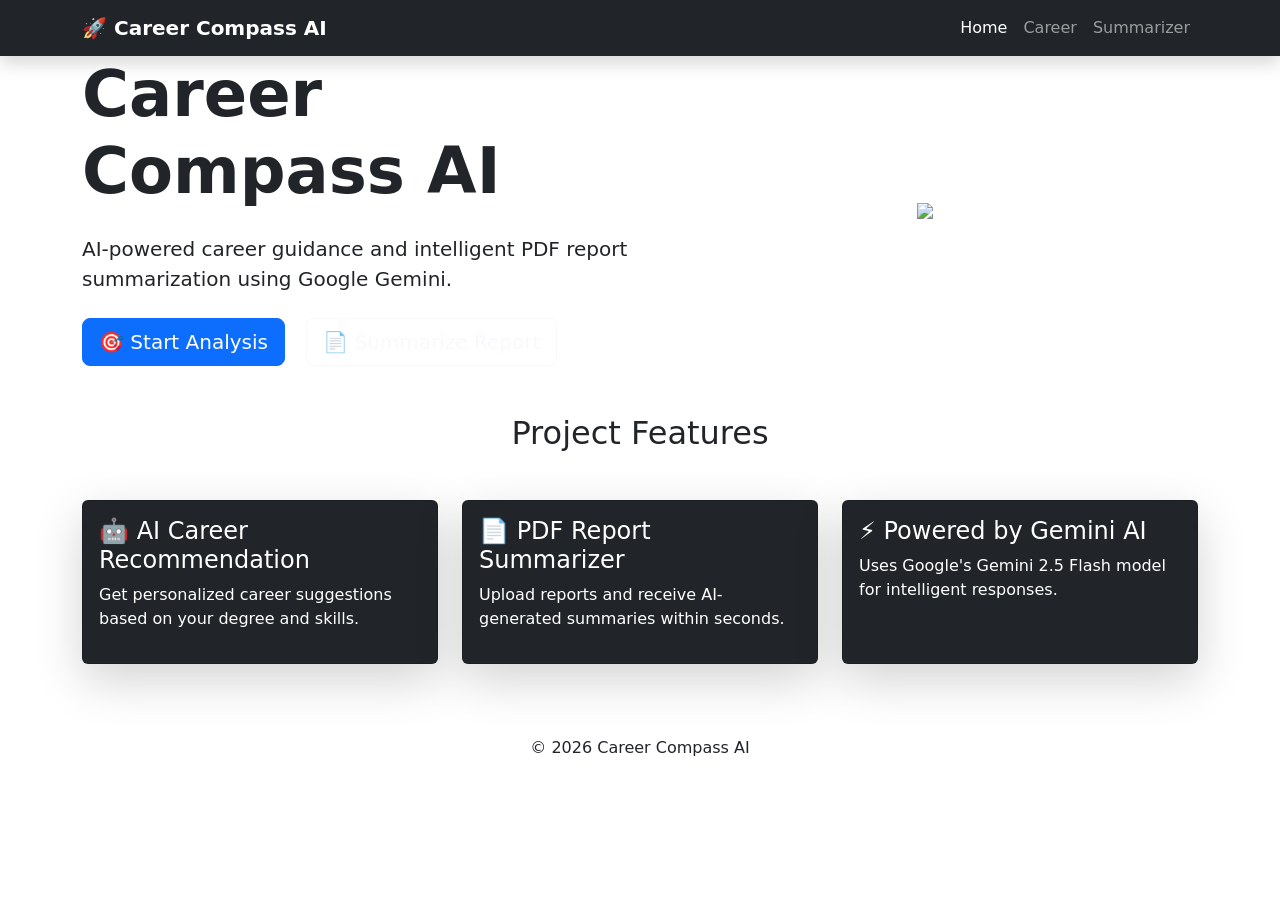
==== templates/index.html @ 843d380f "Initial upload" ====
<!DOCTYPE html>
<html lang="en">
<head>
    <meta charset="UTF-8">
    <meta name="viewport" content="width=device-width, initial-scale=1.0">

    <title>Career Compass AI</title>

    <!-- Bootstrap -->
    <link href="https://cdn.jsdelivr.net/npm/bootstrap@5.3.7/dist/css/bootstrap.min.css" rel="stylesheet">

    <!-- CSS -->
    <link rel="stylesheet" href="{{ url_for('static', filename='css/style.css') }}">
</head>

<body>

<!-- Navbar -->

<nav class="navbar navbar-expand-lg navbar-dark bg-dark shadow">

    <div class="container">

        <a class="navbar-brand fw-bold" href="/">
            🚀 Career Compass AI
        </a>

        <button class="navbar-toggler"
                data-bs-toggle="collapse"
                data-bs-target="#nav">

            <span class="navbar-toggler-icon"></span>

        </button>

        <div class="collapse navbar-collapse" id="nav">

            <div class="navbar-nav ms-auto">

                <a class="nav-link active" href="/">Home</a>

                <a class="nav-link" href="/career">
                    Career
                </a>

                <a class="nav-link" href="/summarizer">
                    Summarizer
                </a>

            </div>

        </div>

    </div>

</nav>

<!-- Hero -->

<section class="hero">

<div class="container">

<div class="row align-items-center">

<div class="col-lg-6">

<h1 class="display-3 fw-bold">

Career Compass AI

</h1>

<p class="lead mt-4">

AI-powered career guidance and intelligent PDF report summarization using Google Gemini.

</p>

<div class="mt-4">

<a href="/career"
class="btn btn-primary btn-lg me-3">

🎯 Start Analysis

</a>

<a href="/summarizer"
class="btn btn-outline-light btn-lg">

📄 Summarize Report

</a>

</div>

</div>

<div class="col-lg-6 text-center">

<img
src="https://cdn-icons-png.flaticon.com/512/4712/4712109.png"
class="img-fluid"
style="max-width:350px;">

</div>

</div>

</div>

</section>

<!-- Features -->

<div class="container py-5">

<h2 class="text-center mb-5">

Project Features

</h2>

<div class="row">

<div class="col-md-4">

<div class="card h-100 bg-dark text-white shadow-lg">

<div class="card-body">

<h4>

🤖 AI Career Recommendation

</h4>

<p>

Get personalized career suggestions based on your degree and skills.

</p>

</div>

</div>

</div>

<div class="col-md-4">

<div class="card h-100 bg-dark text-white shadow-lg">

<div class="card-body">

<h4>

📄 PDF Report Summarizer

</h4>

<p>

Upload reports and receive AI-generated summaries within seconds.

</p>

</div>

</div>

</div>

<div class="col-md-4">

<div class="card h-100 bg-dark text-white shadow-lg">

<div class="card-body">

<h4>

⚡ Powered by Gemini AI

</h4>

<p>

Uses Google's Gemini 2.5 Flash model for intelligent responses.

</p>

</div>

</div>

</div>

</div>

</div>

<footer class="text-center py-4">

<p>

© 2026 Career Compass AI

</p>

</footer>

<script src="https://cdn.jsdelivr.net/npm/bootstrap@5.3.7/dist/js/bootstrap.bundle.min.js"></script>

</body>
</html>
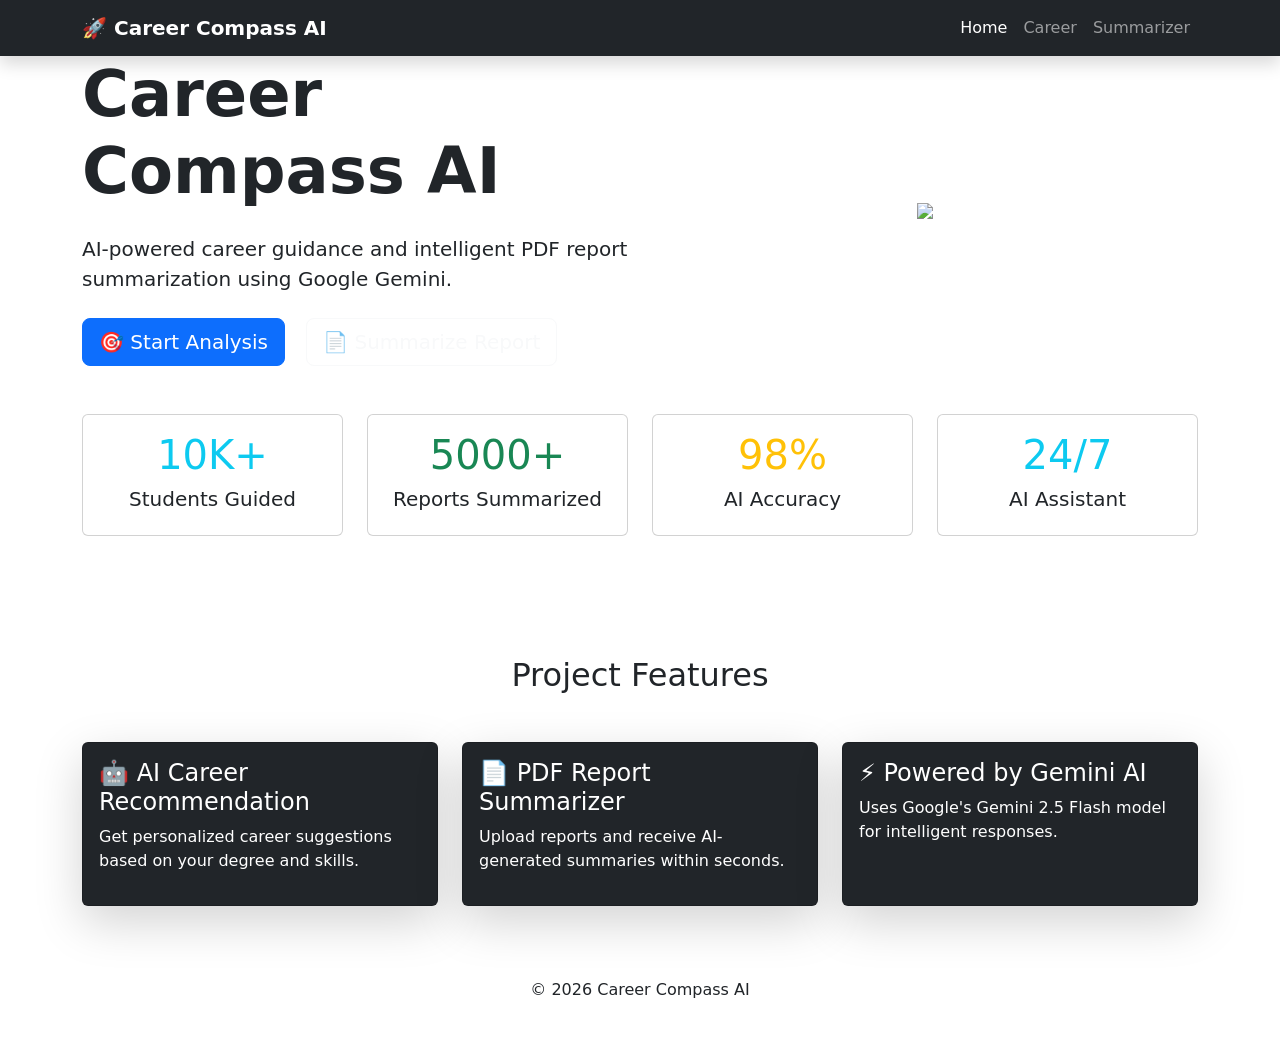
==== commit 407a5ee3: "Update career form and result page" ====
--- a/templates/index.html
+++ b/templates/index.html
@@ -9,8 +9,20 @@
     <!-- Bootstrap -->
     <link href="https://cdn.jsdelivr.net/npm/bootstrap@5.3.7/dist/css/bootstrap.min.css" rel="stylesheet">
 
+    <!-- Google Font -->
+    <link href="https://fonts.googleapis.com/css2?family=Poppins:wght@300;400;500;600;700&display=swap" rel="stylesheet">
+
+    <!-- Bootstrap Icons -->
+    <link rel="stylesheet"
+          href="https://cdn.jsdelivr.net/npm/bootstrap-icons@1.11.3/font/bootstrap-icons.min.css">
+
+    <!-- AOS Animation -->
+    <link rel="stylesheet"
+          href="https://cdnjs.cloudflare.com/ajax/libs/aos/2.3.4/aos.css"/>
+
     <!-- CSS -->
-    <link rel="stylesheet" href="{{ url_for('static', filename='css/style.css') }}">
+    <link rel="stylesheet"
+          href="{{ url_for('static', filename='css/style.css') }}">
 </head>
 
 <body>
@@ -63,7 +75,7 @@
 
 <div class="row align-items-center">
 
-<div class="col-lg-6">
+<div class="col-lg-6" data-aos="fade-right">
 
 <h1 class="display-3 fw-bold">
 
@@ -97,7 +109,7 @@
 
 </div>
 
-<div class="col-lg-6 text-center">
+<div class="col-lg-6 text-center" data-aos="fade-left">
 
 <img
 src="https://cdn-icons-png.flaticon.com/512/4712/4712109.png"
@@ -111,20 +123,96 @@
 </div>
 
 </section>
-
+<!-- Statistics -->
+
+<section class="py-5">
+
+<div class="container">
+
+<div class="row text-center">
+
+<div class="col-md-3 mb-4" data-aos="zoom-in">
+
+<div class="card h-100">
+
+<div class="card-body">
+
+<h1 class="text-info">10K+</h1>
+
+<h5>Students Guided</h5>
+
+</div>
+
+</div>
+
+</div>
+
+<div class="col-md-3 mb-4" data-aos="zoom-in" data-aos-delay="100">
+
+<div class="card h-100">
+
+<div class="card-body">
+
+<h1 class="text-success">5000+</h1>
+
+<h5>Reports Summarized</h5>
+
+</div>
+
+</div>
+
+</div>
+
+<div class="col-md-3 mb-4" data-aos="zoom-in" data-aos-delay="200">
+
+<div class="card h-100">
+
+<div class="card-body">
+
+<h1 class="text-warning">98%</h1>
+
+<h5>AI Accuracy</h5>
+
+</div>
+
+</div>
+
+</div>
+
+<div class="col-md-3 mb-4" data-aos="zoom-in" data-aos-delay="300">
+
+<div class="card h-100">
+
+<div class="card-body">
+
+<h1 class="text-info">24/7</h1>
+
+<h5>AI Assistant</h5>
+
+</div>
+
+</div>
+
+</div>
+
+</div>
+
+</div>
+
+</section>
 <!-- Features -->
 
 <div class="container py-5">
 
-<h2 class="text-center mb-5">
+<h2 class="text-center mb-5" data-aos="fade-up">
 
 Project Features
 
 </h2>
 
-<div class="row">
-
-<div class="col-md-4">
+<div class="row g-4">
+
+<div class="col-md-4" data-aos="zoom-in">
 
 <div class="card h-100 bg-dark text-white shadow-lg">
 
@@ -148,7 +236,7 @@
 
 </div>
 
-<div class="col-md-4">
+<div class="col-md-4" data-aos="zoom-in" data-aos-delay="200">
 
 <div class="card h-100 bg-dark text-white shadow-lg">
 
@@ -172,7 +260,7 @@
 
 </div>
 
-<div class="col-md-4">
+<div class="col-md-4" data-aos="zoom-in" data-aos-delay="400">
 
 <div class="card h-100 bg-dark text-white shadow-lg">
 
@@ -210,7 +298,20 @@
 
 </footer>
 
+<!-- Bootstrap -->
+
 <script src="https://cdn.jsdelivr.net/npm/bootstrap@5.3.7/dist/js/bootstrap.bundle.min.js"></script>
+
+<!-- AOS -->
+
+<script src="https://cdnjs.cloudflare.com/ajax/libs/aos/2.3.4/aos.js"></script>
+
+<script>
+AOS.init({
+    duration: 900,
+    once: true
+});
+</script>
 
 </body>
 </html>
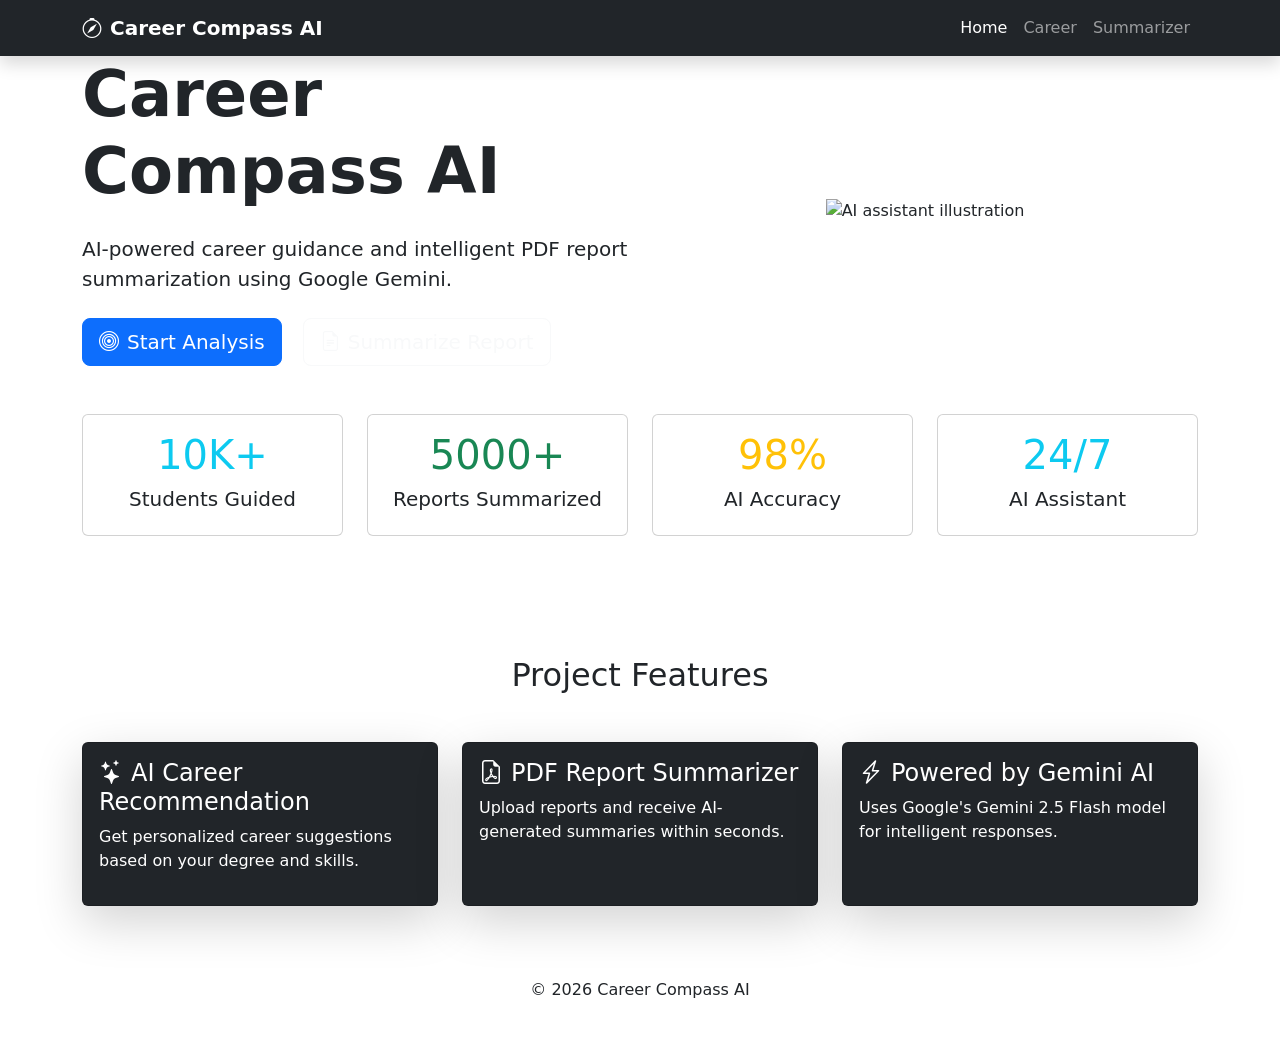
==== commit 1a603344: "Fix dropdown styling" ====
--- a/templates/index.html
+++ b/templates/index.html
@@ -3,315 +3,133 @@
 <head>
     <meta charset="UTF-8">
     <meta name="viewport" content="width=device-width, initial-scale=1.0">
-
     <title>Career Compass AI</title>
-
-    <!-- Bootstrap -->
     <link href="https://cdn.jsdelivr.net/npm/bootstrap@5.3.7/dist/css/bootstrap.min.css" rel="stylesheet">
-
-    <!-- Google Font -->
     <link href="https://fonts.googleapis.com/css2?family=Poppins:wght@300;400;500;600;700&display=swap" rel="stylesheet">
-
-    <!-- Bootstrap Icons -->
-    <link rel="stylesheet"
-          href="https://cdn.jsdelivr.net/npm/bootstrap-icons@1.11.3/font/bootstrap-icons.min.css">
-
-    <!-- AOS Animation -->
-    <link rel="stylesheet"
-          href="https://cdnjs.cloudflare.com/ajax/libs/aos/2.3.4/aos.css"/>
-
-    <!-- CSS -->
-    <link rel="stylesheet"
-          href="{{ url_for('static', filename='css/style.css') }}">
+    <link rel="stylesheet" href="https://cdn.jsdelivr.net/npm/bootstrap-icons@1.11.3/font/bootstrap-icons.min.css">
+    <link rel="stylesheet" href="https://cdnjs.cloudflare.com/ajax/libs/aos/2.3.4/aos.css">
+    <link rel="stylesheet" href="{{ url_for('static', filename='css/style.css') }}">
 </head>
-
 <body>
-
-<!-- Navbar -->
-
 <nav class="navbar navbar-expand-lg navbar-dark bg-dark shadow">
-
     <div class="container">
-
         <a class="navbar-brand fw-bold" href="/">
-            🚀 Career Compass AI
+            <i class="bi bi-compass me-2"></i>Career Compass AI
         </a>
-
-        <button class="navbar-toggler"
-                data-bs-toggle="collapse"
-                data-bs-target="#nav">
-
+        <button class="navbar-toggler" type="button" data-bs-toggle="collapse" data-bs-target="#nav">
             <span class="navbar-toggler-icon"></span>
-
         </button>
-
         <div class="collapse navbar-collapse" id="nav">
-
             <div class="navbar-nav ms-auto">
-
                 <a class="nav-link active" href="/">Home</a>
-
-                <a class="nav-link" href="/career">
-                    Career
-                </a>
-
-                <a class="nav-link" href="/summarizer">
-                    Summarizer
-                </a>
-
+                <a class="nav-link" href="/career">Career</a>
+                <a class="nav-link" href="/summarizer">Summarizer</a>
             </div>
-
         </div>
-
     </div>
-
 </nav>
 
-<!-- Hero -->
-
 <section class="hero">
-
-<div class="container">
-
-<div class="row align-items-center">
-
-<div class="col-lg-6" data-aos="fade-right">
-
-<h1 class="display-3 fw-bold">
-
-Career Compass AI
-
-</h1>
-
-<p class="lead mt-4">
-
-AI-powered career guidance and intelligent PDF report summarization using Google Gemini.
-
-</p>
-
-<div class="mt-4">
-
-<a href="/career"
-class="btn btn-primary btn-lg me-3">
-
-🎯 Start Analysis
-
-</a>
-
-<a href="/summarizer"
-class="btn btn-outline-light btn-lg">
-
-📄 Summarize Report
-
-</a>
-
-</div>
-
-</div>
-
-<div class="col-lg-6 text-center" data-aos="fade-left">
-
-<img
-src="https://cdn-icons-png.flaticon.com/512/4712/4712109.png"
-class="img-fluid"
-style="max-width:350px;">
-
-</div>
-
-</div>
-
-</div>
-
+    <div class="container">
+        <div class="row align-items-center">
+            <div class="col-lg-6" data-aos="fade-right">
+                <h1 class="display-3 fw-bold">Career Compass AI</h1>
+                <p class="lead mt-4">
+                    AI-powered career guidance and intelligent PDF report summarization using Google Gemini.
+                </p>
+                <div class="mt-4">
+                    <a href="/career" class="btn btn-primary btn-lg me-3">
+                        <i class="bi bi-bullseye me-2"></i>Start Analysis
+                    </a>
+                    <a href="/summarizer" class="btn btn-outline-light btn-lg">
+                        <i class="bi bi-file-earmark-text me-2"></i>Summarize Report
+                    </a>
+                </div>
+            </div>
+            <div class="col-lg-6 text-center" data-aos="fade-left">
+                <img src="https://cdn-icons-png.flaticon.com/512/4712/4712109.png" class="img-fluid" style="max-width:350px;" alt="AI assistant illustration">
+            </div>
+        </div>
+    </div>
 </section>
-<!-- Statistics -->
 
 <section class="py-5">
+    <div class="container">
+        <div class="row text-center">
+            <div class="col-md-3 mb-4" data-aos="zoom-in">
+                <div class="card h-100">
+                    <div class="card-body">
+                        <h1 class="text-info">10K+</h1>
+                        <h5>Students Guided</h5>
+                    </div>
+                </div>
+            </div>
+            <div class="col-md-3 mb-4" data-aos="zoom-in" data-aos-delay="100">
+                <div class="card h-100">
+                    <div class="card-body">
+                        <h1 class="text-success">5000+</h1>
+                        <h5>Reports Summarized</h5>
+                    </div>
+                </div>
+            </div>
+            <div class="col-md-3 mb-4" data-aos="zoom-in" data-aos-delay="200">
+                <div class="card h-100">
+                    <div class="card-body">
+                        <h1 class="text-warning">98%</h1>
+                        <h5>AI Accuracy</h5>
+                    </div>
+                </div>
+            </div>
+            <div class="col-md-3 mb-4" data-aos="zoom-in" data-aos-delay="300">
+                <div class="card h-100">
+                    <div class="card-body">
+                        <h1 class="text-info">24/7</h1>
+                        <h5>AI Assistant</h5>
+                    </div>
+                </div>
+            </div>
+        </div>
+    </div>
+</section>
 
-<div class="container">
-
-<div class="row text-center">
-
-<div class="col-md-3 mb-4" data-aos="zoom-in">
-
-<div class="card h-100">
-
-<div class="card-body">
-
-<h1 class="text-info">10K+</h1>
-
-<h5>Students Guided</h5>
-
-</div>
-
-</div>
-
-</div>
-
-<div class="col-md-3 mb-4" data-aos="zoom-in" data-aos-delay="100">
-
-<div class="card h-100">
-
-<div class="card-body">
-
-<h1 class="text-success">5000+</h1>
-
-<h5>Reports Summarized</h5>
-
-</div>
-
-</div>
-
-</div>
-
-<div class="col-md-3 mb-4" data-aos="zoom-in" data-aos-delay="200">
-
-<div class="card h-100">
-
-<div class="card-body">
-
-<h1 class="text-warning">98%</h1>
-
-<h5>AI Accuracy</h5>
-
-</div>
-
-</div>
-
-</div>
-
-<div class="col-md-3 mb-4" data-aos="zoom-in" data-aos-delay="300">
-
-<div class="card h-100">
-
-<div class="card-body">
-
-<h1 class="text-info">24/7</h1>
-
-<h5>AI Assistant</h5>
-
-</div>
-
-</div>
-
-</div>
-
-</div>
-
-</div>
-
+<section class="container py-5">
+    <h2 class="text-center mb-5" data-aos="fade-up">Project Features</h2>
+    <div class="row g-4">
+        <div class="col-md-4" data-aos="zoom-in">
+            <div class="card h-100 bg-dark text-white shadow-lg">
+                <div class="card-body">
+                    <h4><i class="bi bi-stars me-2"></i>AI Career Recommendation</h4>
+                    <p>Get personalized career suggestions based on your degree and skills.</p>
+                </div>
+            </div>
+        </div>
+        <div class="col-md-4" data-aos="zoom-in" data-aos-delay="200">
+            <div class="card h-100 bg-dark text-white shadow-lg">
+                <div class="card-body">
+                    <h4><i class="bi bi-file-earmark-pdf me-2"></i>PDF Report Summarizer</h4>
+                    <p>Upload reports and receive AI-generated summaries within seconds.</p>
+                </div>
+            </div>
+        </div>
+        <div class="col-md-4" data-aos="zoom-in" data-aos-delay="400">
+            <div class="card h-100 bg-dark text-white shadow-lg">
+                <div class="card-body">
+                    <h4><i class="bi bi-lightning-charge me-2"></i>Powered by Gemini AI</h4>
+                    <p>Uses Google's Gemini 2.5 Flash model for intelligent responses.</p>
+                </div>
+            </div>
+        </div>
+    </div>
 </section>
-<!-- Features -->
-
-<div class="container py-5">
-
-<h2 class="text-center mb-5" data-aos="fade-up">
-
-Project Features
-
-</h2>
-
-<div class="row g-4">
-
-<div class="col-md-4" data-aos="zoom-in">
-
-<div class="card h-100 bg-dark text-white shadow-lg">
-
-<div class="card-body">
-
-<h4>
-
-🤖 AI Career Recommendation
-
-</h4>
-
-<p>
-
-Get personalized career suggestions based on your degree and skills.
-
-</p>
-
-</div>
-
-</div>
-
-</div>
-
-<div class="col-md-4" data-aos="zoom-in" data-aos-delay="200">
-
-<div class="card h-100 bg-dark text-white shadow-lg">
-
-<div class="card-body">
-
-<h4>
-
-📄 PDF Report Summarizer
-
-</h4>
-
-<p>
-
-Upload reports and receive AI-generated summaries within seconds.
-
-</p>
-
-</div>
-
-</div>
-
-</div>
-
-<div class="col-md-4" data-aos="zoom-in" data-aos-delay="400">
-
-<div class="card h-100 bg-dark text-white shadow-lg">
-
-<div class="card-body">
-
-<h4>
-
-⚡ Powered by Gemini AI
-
-</h4>
-
-<p>
-
-Uses Google's Gemini 2.5 Flash model for intelligent responses.
-
-</p>
-
-</div>
-
-</div>
-
-</div>
-
-</div>
-
-</div>
 
 <footer class="text-center py-4">
-
-<p>
-
-© 2026 Career Compass AI
-
-</p>
-
+    <p>&copy; 2026 Career Compass AI</p>
 </footer>
 
-<!-- Bootstrap -->
-
 <script src="https://cdn.jsdelivr.net/npm/bootstrap@5.3.7/dist/js/bootstrap.bundle.min.js"></script>
-
-<!-- AOS -->
-
 <script src="https://cdnjs.cloudflare.com/ajax/libs/aos/2.3.4/aos.js"></script>
-
 <script>
-AOS.init({
-    duration: 900,
-    once: true
-});
+    AOS.init({ duration: 900, once: true });
 </script>
-
 </body>
-</html>+</html>
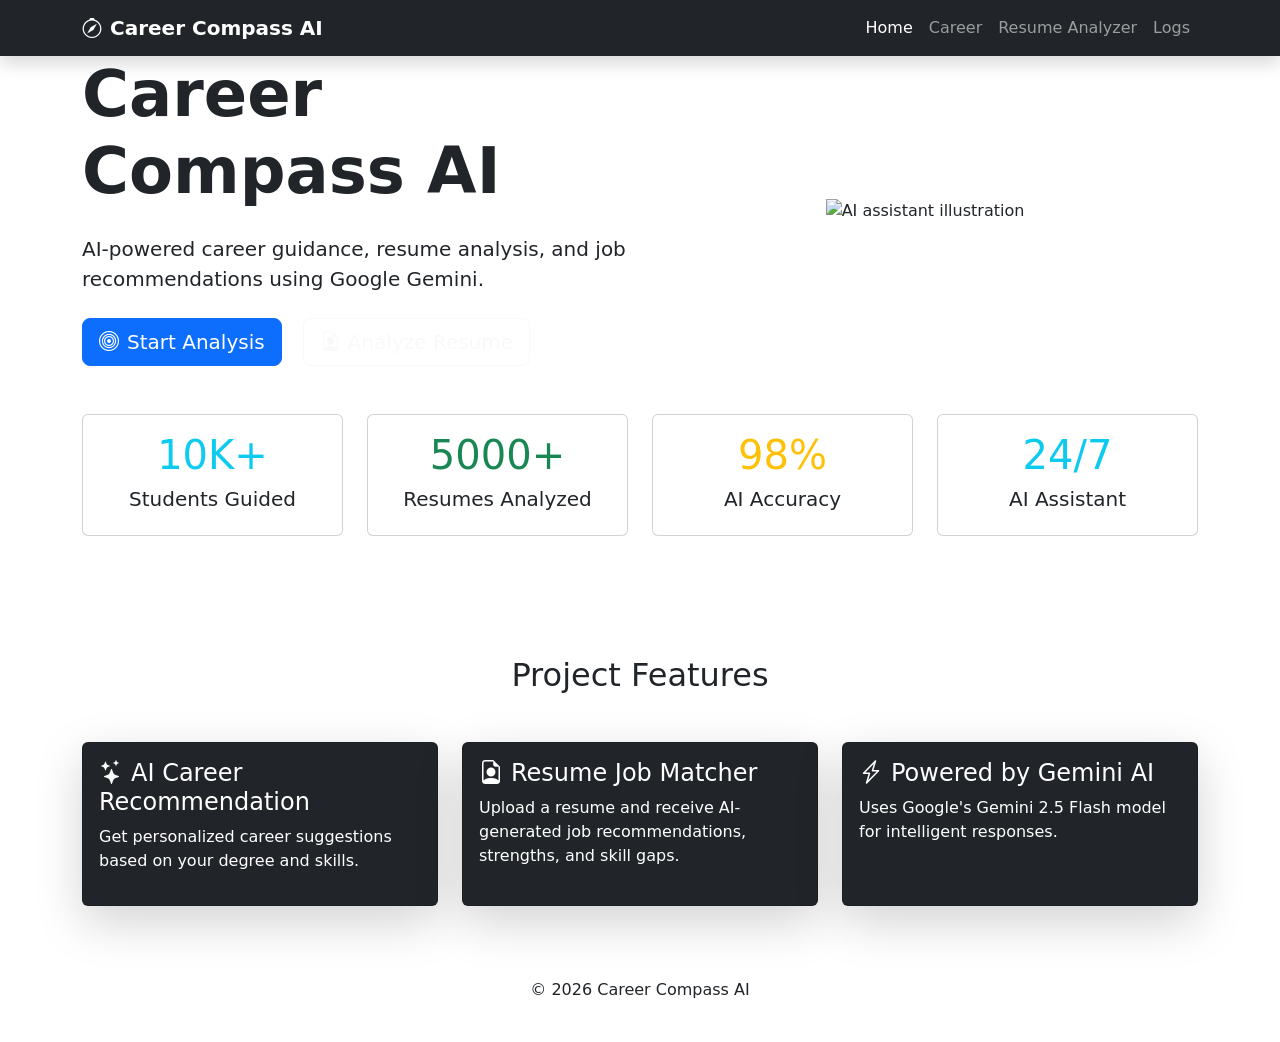
==== commit 95763b09: "Fix dropdown styling" ====
--- a/templates/index.html
+++ b/templates/index.html
@@ -23,7 +23,8 @@
             <div class="navbar-nav ms-auto">
                 <a class="nav-link active" href="/">Home</a>
                 <a class="nav-link" href="/career">Career</a>
-                <a class="nav-link" href="/summarizer">Summarizer</a>
+                <a class="nav-link" href="/summarizer">Resume Analyzer</a>
+                <a class="nav-link" href="/admin/logs">Logs</a>
             </div>
         </div>
     </div>
@@ -35,14 +36,14 @@
             <div class="col-lg-6" data-aos="fade-right">
                 <h1 class="display-3 fw-bold">Career Compass AI</h1>
                 <p class="lead mt-4">
-                    AI-powered career guidance and intelligent PDF report summarization using Google Gemini.
+                    AI-powered career guidance, resume analysis, and job recommendations using Google Gemini.
                 </p>
                 <div class="mt-4">
                     <a href="/career" class="btn btn-primary btn-lg me-3">
                         <i class="bi bi-bullseye me-2"></i>Start Analysis
                     </a>
                     <a href="/summarizer" class="btn btn-outline-light btn-lg">
-                        <i class="bi bi-file-earmark-text me-2"></i>Summarize Report
+                        <i class="bi bi-file-earmark-person me-2"></i>Analyze Resume
                     </a>
                 </div>
             </div>
@@ -68,7 +69,7 @@
                 <div class="card h-100">
                     <div class="card-body">
                         <h1 class="text-success">5000+</h1>
-                        <h5>Reports Summarized</h5>
+                        <h5>Resumes Analyzed</h5>
                     </div>
                 </div>
             </div>
@@ -106,8 +107,8 @@
         <div class="col-md-4" data-aos="zoom-in" data-aos-delay="200">
             <div class="card h-100 bg-dark text-white shadow-lg">
                 <div class="card-body">
-                    <h4><i class="bi bi-file-earmark-pdf me-2"></i>PDF Report Summarizer</h4>
-                    <p>Upload reports and receive AI-generated summaries within seconds.</p>
+                    <h4><i class="bi bi-file-earmark-person me-2"></i>Resume Job Matcher</h4>
+                    <p>Upload a resume and receive AI-generated job recommendations, strengths, and skill gaps.</p>
                 </div>
             </div>
         </div>
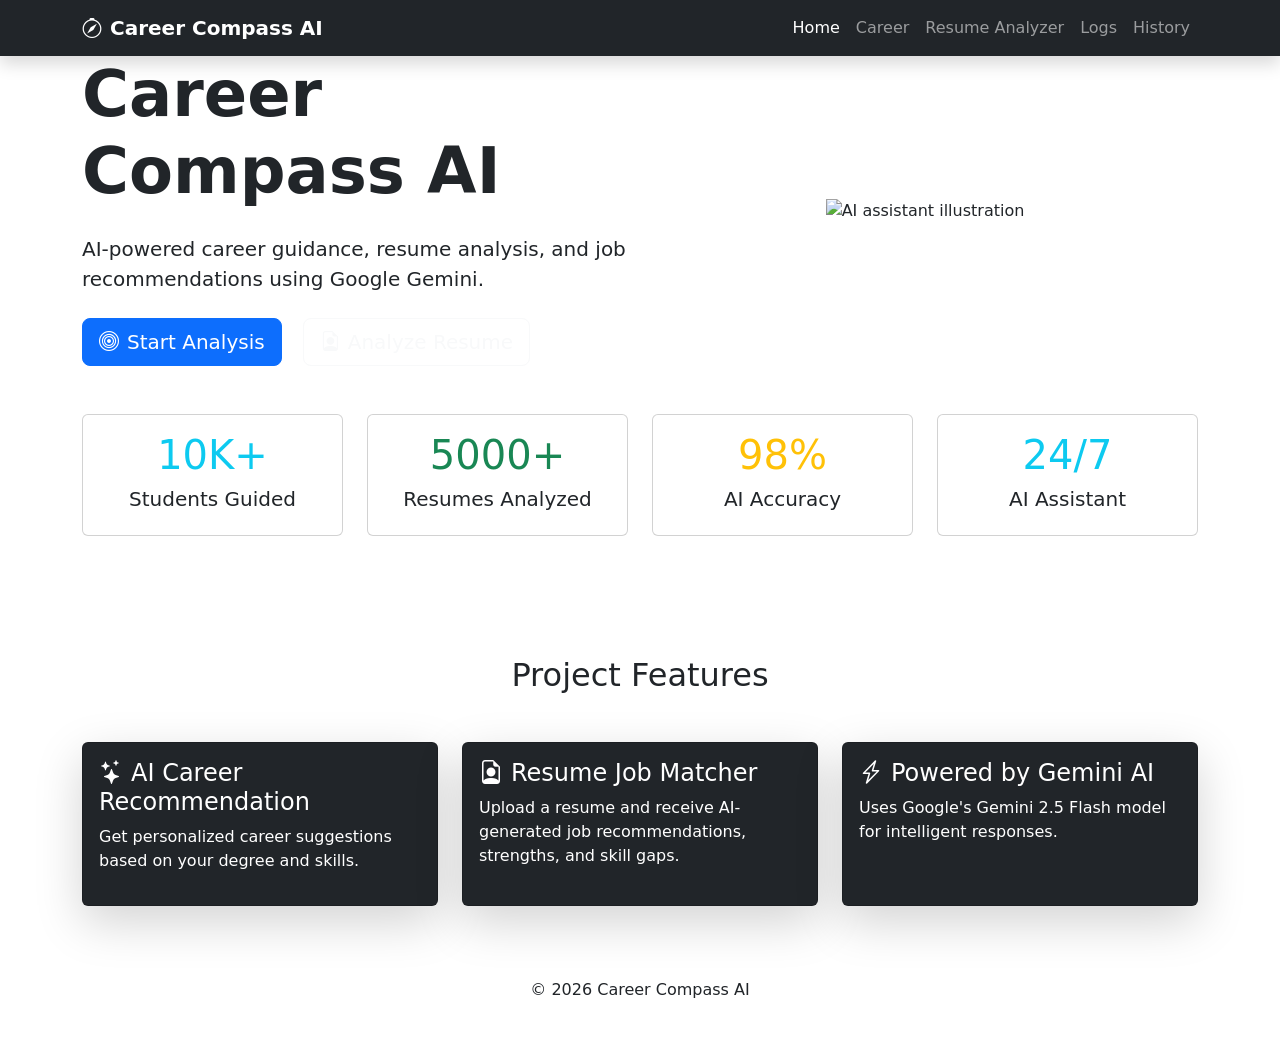
==== commit f985b117: "Fix dropdown styling" ====
--- a/templates/index.html
+++ b/templates/index.html
@@ -25,6 +25,7 @@
                 <a class="nav-link" href="/career">Career</a>
                 <a class="nav-link" href="/summarizer">Resume Analyzer</a>
                 <a class="nav-link" href="/admin/logs">Logs</a>
+                <a class="nav-link" href="/history">History</a>
             </div>
         </div>
     </div>
